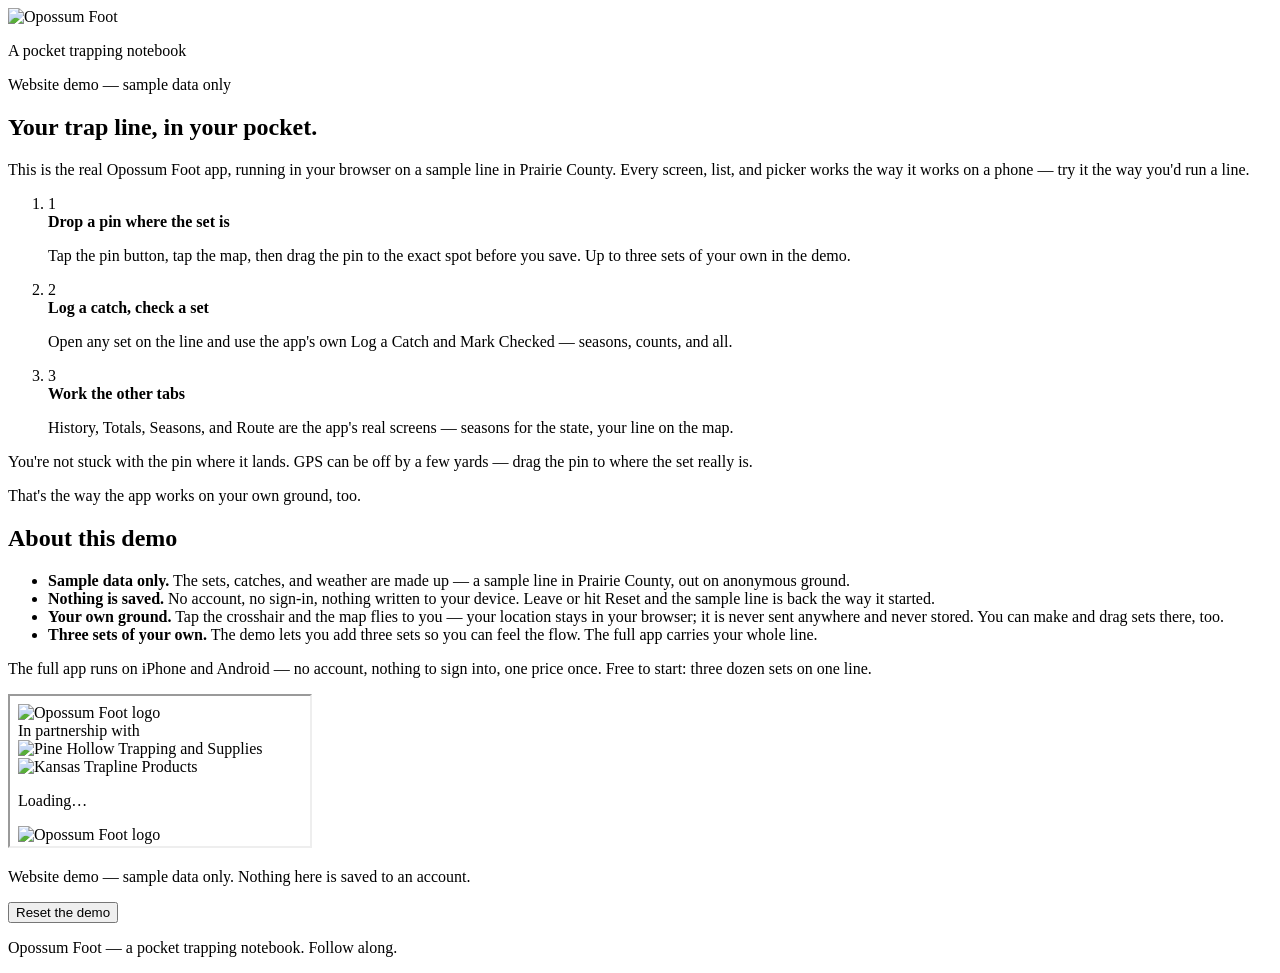
==== index.html @ 9cc0fb04 "Demo clone — private play link" ====
<!doctype html>
<html lang="en">
<head>
<meta charset="utf-8">
<meta name="viewport" content="width=device-width, initial-scale=1">
<title>Opossum Foot — Website Demo</title>
<meta name="description" content="Try the Opossum Foot trap-line notebook right in your browser. Sample data only — nothing is saved.">
<link rel="icon" href="assets/favicon.png">
<link rel="stylesheet" href="css/landing.css">
</head>
<body>
<div class="page">

  <header class="site-head">
    <img class="site-logo" src="assets/logo-primary.png" alt="Opossum Foot">
    <div class="site-head-text">
      <p class="site-tag">A pocket trapping notebook</p>
      <p class="site-sub">Website demo — sample data only</p>
    </div>
  </header>

  <main class="stage">

    <section class="pitch">
      <h1>Your trap line, in your pocket.</h1>
      <p class="lede">This is the real Opossum Foot app, running in your browser on a
        sample line in Prairie County. Every screen, list, and picker works the way
        it works on a phone — try it the way you'd run a line.</p>

      <ol class="steps">
        <li>
          <span class="step-n">1</span>
          <div>
            <strong>Drop a pin where the set is</strong>
            <p>Tap the pin button, tap the map, then drag the pin to the exact spot
              before you save. Up to three sets of your own in the demo.</p>
          </div>
        </li>
        <li>
          <span class="step-n">2</span>
          <div>
            <strong>Log a catch, check a set</strong>
            <p>Open any set on the line and use the app's own Log a Catch and
              Mark Checked — seasons, counts, and all.</p>
          </div>
        </li>
        <li>
          <span class="step-n">3</span>
          <div>
            <strong>Work the other tabs</strong>
            <p>History, Totals, Seasons, and Route are the app's real screens —
              seasons for the state, your line on the map.</p>
          </div>
        </li>
      </ol>

      <div class="pin-callout">
        <p class="pin-line">You're not stuck with the pin where it lands. GPS can be
          off by a few yards — drag the pin to where the set really is.</p>
        <p class="pin-note">That's the way the app works on your own ground, too.</p>
      </div>

      <div class="about-card">
        <h2>About this demo</h2>
        <ul>
          <li><strong>Sample data only.</strong> The sets, catches, and weather are
            made up — a sample line in Prairie County, out on anonymous ground.</li>
          <li><strong>Nothing is saved.</strong> No account, no sign-in, nothing
            written to your device. Leave or hit Reset and the sample line is
            back the way it started.</li>
          <li><strong>Your own ground.</strong> Tap the crosshair and the map flies
            to you — your location stays in your browser; it is never sent
            anywhere and never stored. You can make and drag sets there, too.</li>
          <li><strong>Three sets of your own.</strong> The demo lets you add three
            sets so you can feel the flow. The full app carries your whole line.</li>
        </ul>
      </div>

      <p class="pitch-note">The full app runs on iPhone and Android — no account,
        nothing to sign into, one price once. Free to start: three dozen sets on
        one line.</p>
    </section>

    <section class="phone-wrap">
      <div class="phone" id="phone">
        <iframe id="demo-frame" title="Opossum Foot app demo"
          allow="geolocation" src="app.html"></iframe>
      </div>
      <div class="frame-bar">
        <p class="frame-note">Website demo — sample data only. Nothing here is saved to an account.</p>
        <button type="button" id="btn-reset-page" class="reset-btn">Reset the demo</button>
      </div>
    </section>

  </main>

  <footer class="site-foot">
    <p>Opossum Foot — a pocket trapping notebook. Follow along.</p>
  </footer>

</div>

<script>
(function () {
  var frame = document.getElementById('demo-frame');
  /* Desktop shows the app in a phone frame with a notch — the app gets
   * the notch clearance hint. On a real phone the frame IS the phone,
   * so no hint and no notch padding. */
  if (window.matchMedia && window.matchMedia('(min-width: 761px)').matches) {
    frame.src = 'app.html#notch';
  }
  /* Reset = reload the framed app. The demo keeps its state in page
   * memory only, so a reload restores the sample line exactly. */
  document.getElementById('btn-reset-page').addEventListener('click', function () {
    frame.src = frame.src;
  });
})();
</script>
</body>
</html>
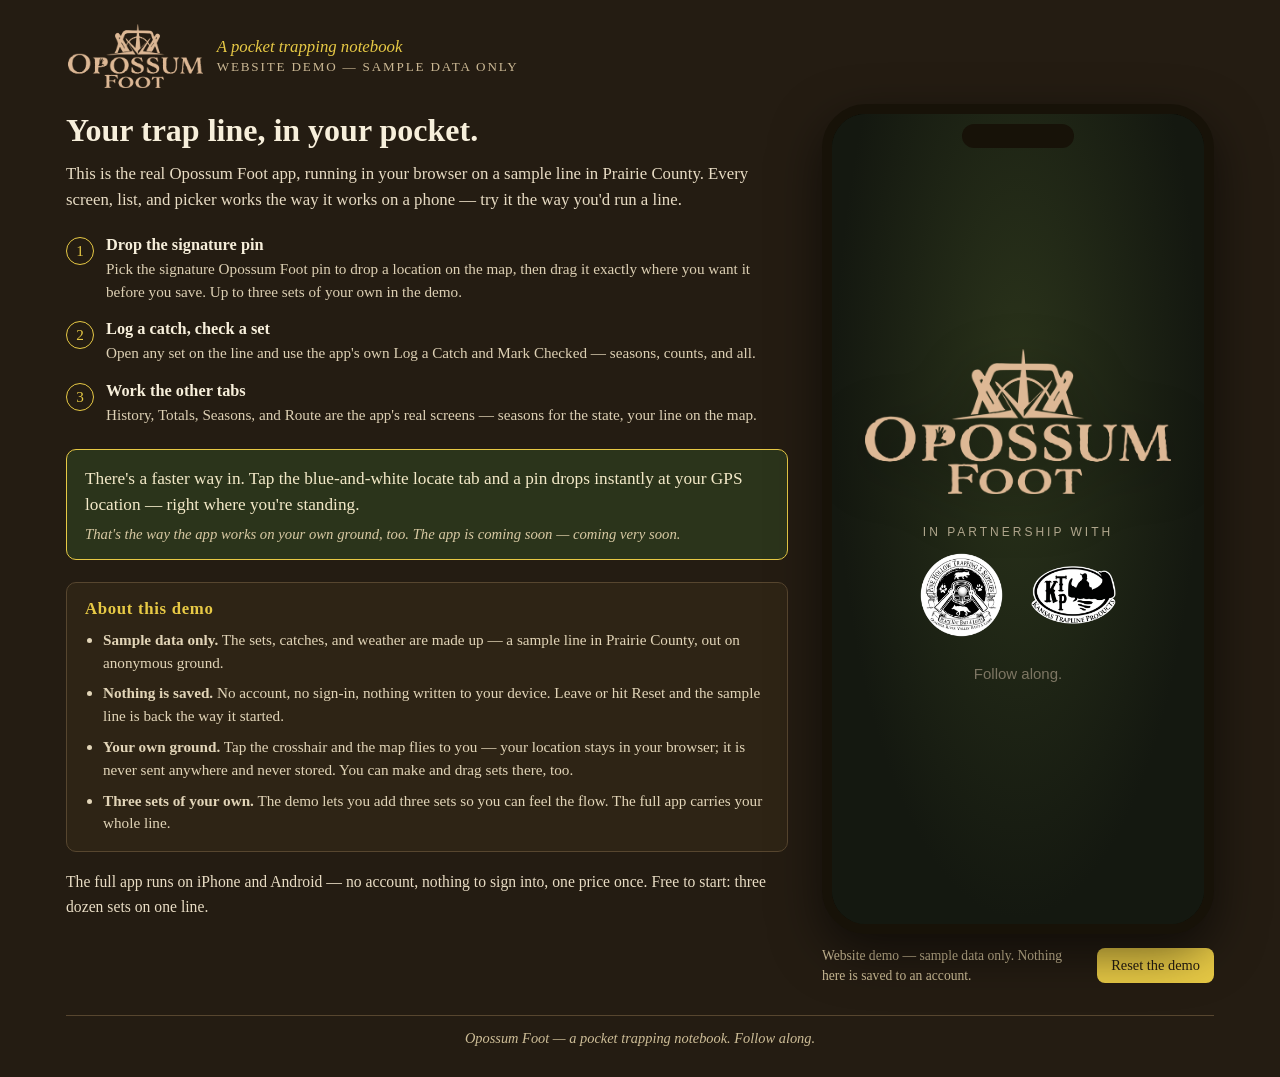
==== commit 79ac13a9: "Demo landing copy — Tanner's 2026-11-19 wording" ====
--- a/index.html
+++ b/index.html
@@ -31,9 +31,10 @@
         <li>
           <span class="step-n">1</span>
           <div>
-            <strong>Drop a pin where the set is</strong>
-            <p>Tap the pin button, tap the map, then drag the pin to the exact spot
-              before you save. Up to three sets of your own in the demo.</p>
+            <strong>Drop the signature pin</strong>
+            <p>Pick the signature Opossum Foot pin to drop a location on the map,
+              then drag it exactly where you want it before you save. Up to three
+              sets of your own in the demo.</p>
           </div>
         </li>
         <li>
@@ -55,9 +56,10 @@
       </ol>
 
       <div class="pin-callout">
-        <p class="pin-line">You're not stuck with the pin where it lands. GPS can be
-          off by a few yards — drag the pin to where the set really is.</p>
-        <p class="pin-note">That's the way the app works on your own ground, too.</p>
+        <p class="pin-line">There's a faster way in. Tap the blue-and-white locate tab
+          and a pin drops instantly at your GPS location — right where you're
+          standing.</p>
+        <p class="pin-note">That's the way the app works on your own ground, too. The app is coming soon — coming very soon.</p>
       </div>
 
       <div class="about-card">
--- a/css/landing.css
+++ b/css/landing.css
@@ -0,0 +1,112 @@
+/* Opossum Foot — website demo landing page.
+ * Page furniture only: header, pitch column, phone frame, footer.
+ * The app inside the frame is the app's own css/styles.css, untouched.
+ * Brand palette: Dark Brown #4C3B2A, Sepia Tan #DFB994,
+ * Dark Muted Green #2B341B, Yellow #E7C945.
+ * Scroll design (fencing rule 6): the page scrolls like an ordinary
+ * web page and NOTHING floats over the map. The phone frame is sized
+ * to leave page surface grabbable at every width. No shield, no pill,
+ * no release button: zero visible scroll machinery.
+ */
+* { box-sizing: border-box; }
+html, body { margin: 0; padding: 0; }
+body {
+  background: #241c12;
+  color: #f3ead9;
+  font-family: Georgia, 'Times New Roman', serif;
+  -webkit-text-size-adjust: 100%;
+}
+.page { max-width: 1180px; margin: 0 auto; padding: 18px 16px 30px; }
+.site-head { display: flex; align-items: center; gap: 14px; padding: 6px 2px 16px; }
+.site-logo { height: 64px; width: auto; display: block; }
+.site-tag { margin: 0; font-size: 1.05rem; font-style: italic; color: #e7c945; }
+.site-sub { margin: 2px 0 0; font-size: .82rem; letter-spacing: .14em; text-transform: uppercase; color: rgb(203, 184, 148); }
+
+/* ---------- stage ---------- */
+.stage { display: flex; gap: 34px; align-items: flex-start; }
+.pitch { flex: 1 1 0; min-width: 0; padding-top: 8px; }
+.pitch h1 { margin: 0 0 12px; font-size: 2rem; line-height: 1.15; color: #f7efdb; }
+.lede { margin: 0 0 22px; font-size: 1.05rem; line-height: 1.55; color: #e8dcC4; }
+.steps { list-style: none; margin: 0 0 22px; padding: 0; }
+.steps li { display: flex; gap: 12px; margin-bottom: 16px; }
+.step-n {
+  flex: 0 0 auto; width: 28px; height: 28px; border-radius: 50%;
+  border: 1.5px solid #e7c945; color: #e7c945;
+  display: flex; align-items: center; justify-content: center;
+  font-size: .95rem; margin-top: 2px;
+}
+.steps strong { display: block; font-size: 1.02rem; color: #f7efdb; margin-bottom: 3px; }
+.steps p { margin: 0; font-size: .95rem; line-height: 1.5; color: #ddd0b4; }
+.pin-callout {
+  border: 1px solid #e7c945; border-radius: 10px;
+  background: #2b341b; padding: 16px 18px; margin: 0 0 22px;
+}
+.pin-line { margin: 0 0 8px; font-size: 1.08rem; line-height: 1.5; color: #f3e9c8; }
+.pin-note { margin: 0; font-size: .92rem; font-style: italic; color: #d8c9a3; }
+.about-card {
+  border: 1px solid #57462f; border-radius: 10px;
+  background: #2e2415; padding: 16px 18px; margin: 0 0 18px;
+}
+.about-card h2 { margin: 0 0 10px; font-size: 1.05rem; color: #e7c945; letter-spacing: .04em; }
+.about-card ul { margin: 0; padding-left: 18px; }
+.about-card li { margin-bottom: 8px; font-size: .95rem; line-height: 1.5; color: #e2d5b8; }
+.about-card li:last-child { margin-bottom: 0; }
+.pitch-note { font-size: .98rem; line-height: 1.55; color: #e8dcc4; margin: 0; }
+
+/* ---------- phone frame ---------- */
+.phone-wrap { flex: 0 0 auto; width: 392px; max-width: 100%; }
+.phone {
+  position: relative;
+  width: 100%;
+  height: min(830px, 118vw, calc(100vh - 40px));
+  min-height: 560px;
+  border: 10px solid #171208;
+  border-radius: 44px;
+  background: #000;
+  overflow: hidden;
+  box-shadow: 0 18px 50px rgba(0, 0, 0, .55);
+}
+.phone::before {
+  content: "";
+  position: absolute; top: 10px; left: 50%; transform: translateX(-50%);
+  width: 112px; height: 24px; border-radius: 13px;
+  background: #171208; z-index: 5; pointer-events: none;
+}
+.phone iframe {
+  position: absolute; inset: 0;
+  width: 100%; height: 100%;
+  border: 0; display: block; background: #101408;
+}
+.frame-bar {
+  display: flex; align-items: center; justify-content: space-between;
+  gap: 12px; margin-top: 12px;
+}
+.frame-note { margin: 0; font-size: .85rem; line-height: 1.45; color: #cdbd97; }
+.reset-btn {
+  flex: 0 0 auto;
+  font: inherit; font-size: .9rem;
+  color: #241c12; background: #e7c945;
+  border: 0; border-radius: 8px; padding: 9px 14px; cursor: pointer;
+}
+.reset-btn:active { transform: translateY(1px); }
+
+/* ---------- footer ---------- */
+.site-foot { margin-top: 30px; padding-top: 14px; border-top: 1px solid #57462f; }
+.site-foot p { margin: 0; font-size: .9rem; font-style: italic; color: #cdbd97; text-align: center; }
+
+/* ---------- phones: the frame is the phone ---------- */
+@media (max-width: 760px) {
+  .page { padding: 12px 10px 22px; }
+  .site-logo { height: 52px; }
+  .stage { flex-direction: column; gap: 18px; }
+  .phone-wrap { order: -1; width: 100%; }
+  .phone {
+    border: 0; border-radius: 0; box-shadow: none;
+    height: calc(100vh - 130px);
+    min-height: 520px;
+  }
+  .phone::before { display: none; }
+  .pitch h1 { font-size: 1.6rem; }
+  .frame-bar { flex-direction: column; align-items: stretch; text-align: center; }
+  .reset-btn { width: 100%; padding: 12px; }
+}
